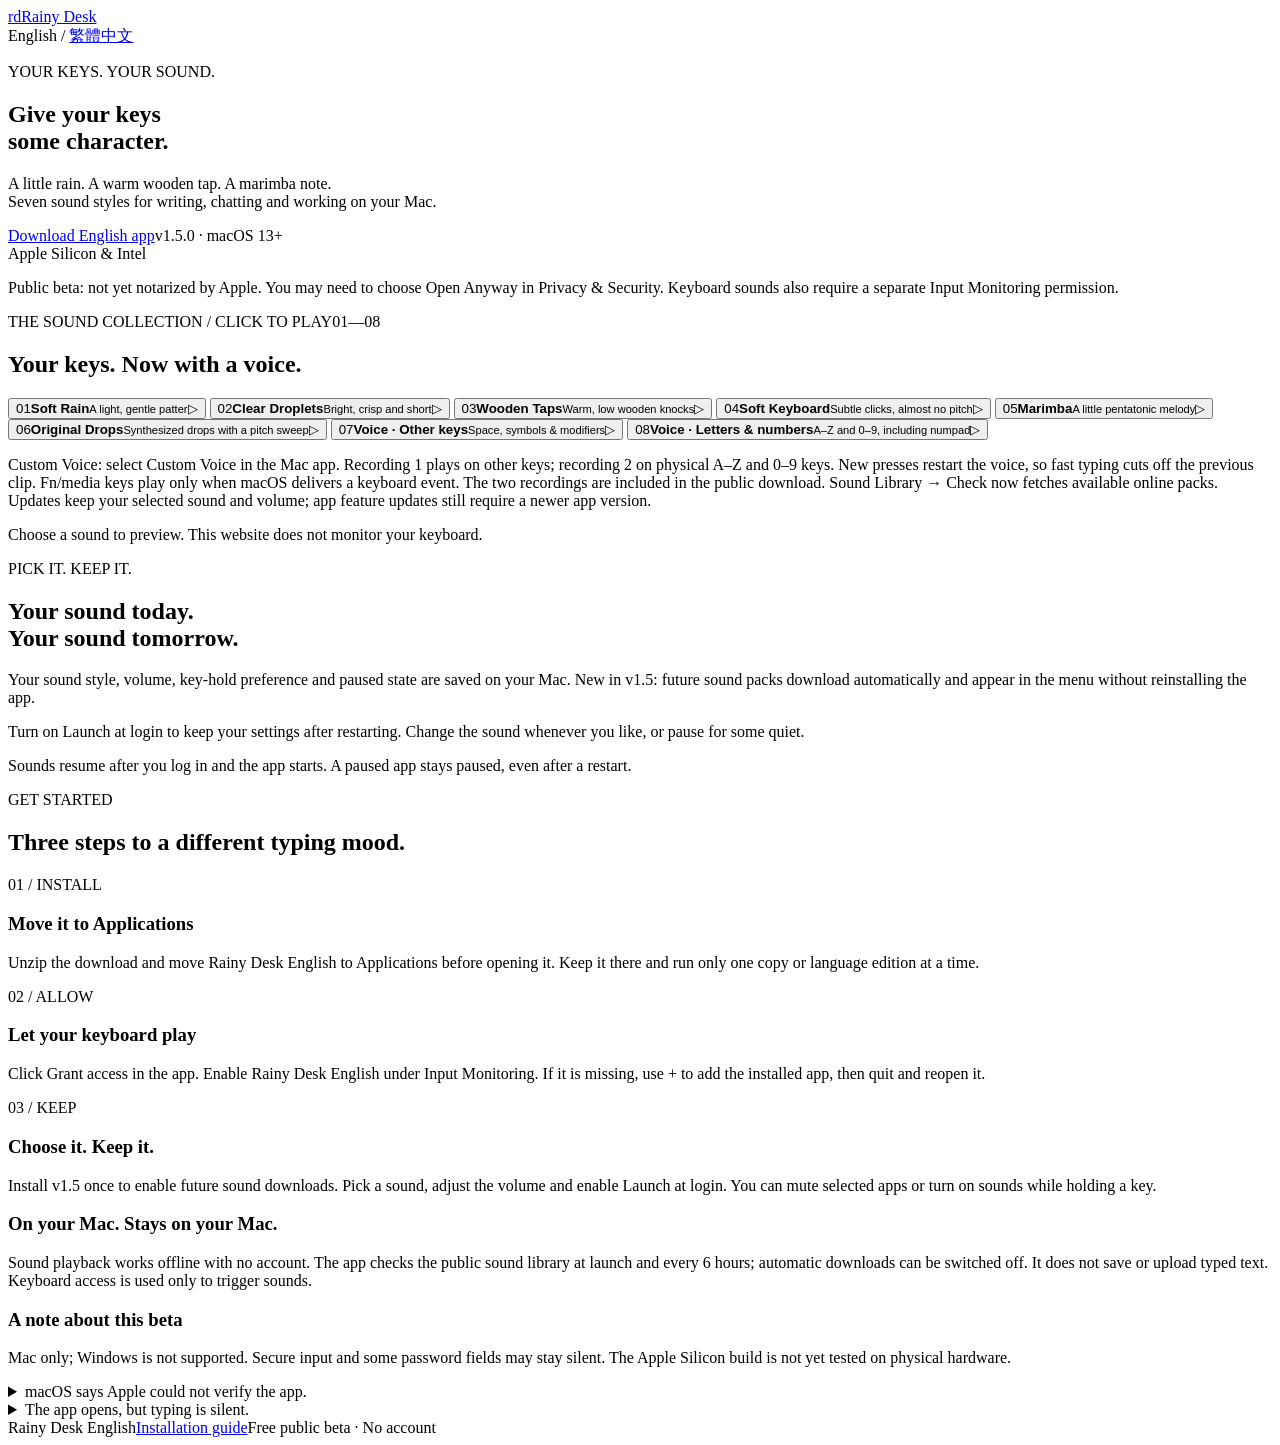
==== website/en/index.html @ 59878afd "Publish Rainy Desk 1.5 with automatic sound library downloads, bilingual apps and installers" ====
<!doctype html><html lang="en"><head><meta charset="utf-8"><meta name="viewport" content="width=device-width,initial-scale=1"><title>Rainy Desk English · Give your keyboard a sound</title><meta name="description" content="Download Rainy Desk English for Mac. Seven offline keyboard sound styles, saved settings and launch at login. Free public beta for Intel and Apple Silicon."><link rel="icon" type="image/svg+xml" href="data:image/svg+xml,%3Csvg%20xmlns%3D%27http%3A%2F%2Fwww.w3.org%2F2000%2Fsvg%27%20viewBox%3D%270%200%2032%2032%27%3E%3Crect%20width%3D%2732%27%20height%3D%2732%27%20rx%3D%2716%27%20fill%3D%27%232649ee%27%2F%3E%3Ctext%20x%3D%2716%27%20y%3D%2721%27%20text-anchor%3D%27middle%27%20font-family%3D%27Arial%2Csans-serif%27%20font-size%3D%2716%27%20font-weight%3D%27bold%27%20fill%3D%27%23f4ee49%27%3Erd%3C%2Ftext%3E%3C%2Fsvg%3E"><link rel="stylesheet" href="/style.css?v=4"></head><body>
<header><a class="brand" href="/en/"><span class="brand-mark" aria-hidden="true">rd</span><span>Rainy Desk</span></a><nav aria-label="Language"><span aria-current="page">English</span><span aria-hidden="true"> / </span><a href="/" lang="zh-Hant">繁體中文</a></nav></header>
<main><section class="intro"><div><p class="eyebrow">YOUR KEYS. YOUR SOUND.</p><h1>Give your keys<br><span class="accent">some character.</span></h1><p class="lead">A little rain. A warm wooden tap. A marimba note.<br>Seven sound styles for writing, chatting and working on your Mac.</p><div class="download"><a class="primary" href="/downloads/RainyDesk-English-1.5.0-macOS.zip" download>Download English app</a><span>v1.5.0 · macOS 13+<br>Apple Silicon &amp; Intel</span></div><p class="notice">Public beta: not yet notarized by Apple. You may need to choose Open Anyway in Privacy &amp; Security. Keyboard sounds also require a separate Input Monitoring permission.</p></div><aside class="soundboard" aria-labelledby="sound-title"><div class="board-top"><span>THE SOUND COLLECTION / CLICK TO PLAY</span><span>01—08</span></div><h2 id="sound-title">Your keys. Now with a voice.</h2><div class="sounds">
<button data-sound="rain" aria-pressed="false"><span class="number">01</span><span><strong>Soft Rain</strong><small>A light, gentle patter</small></span><span class="play">▷</span></button>
<button data-sound="pebble" aria-pressed="false"><span class="number">02</span><span><strong>Clear Droplets</strong><small>Bright, crisp and short</small></span><span class="play">▷</span></button>
<button data-sound="wood" aria-pressed="false"><span class="number">03</span><span><strong>Wooden Taps</strong><small>Warm, low wooden knocks</small></span><span class="play">▷</span></button>
<button data-sound="keyboard" aria-pressed="false"><span class="number">04</span><span><strong>Soft Keyboard</strong><small>Subtle clicks, almost no pitch</small></span><span class="play">▷</span></button>
<button data-sound="marimba" aria-pressed="false"><span class="number">05</span><span><strong>Marimba</strong><small>A little pentatonic melody</small></span><span class="play">▷</span></button>
<button data-sound="original" aria-pressed="false"><span class="number">06</span><span><strong>Original Drops</strong><small>Synthesized drops with a pitch sweep</small></span><span class="play">▷</span></button>
<button data-sound="voice-other" aria-pressed="false"><span class="number">07</span><span><strong>Voice · Other keys</strong><small>Space, symbols & modifiers</small></span><span class="play">▷</span></button>
<button data-sound="voice-letter" aria-pressed="false"><span class="number">08</span><span><strong>Voice · Letters & numbers</strong><small>A–Z and 0–9, including numpad</small></span><span class="play">▷</span></button>
</div><p class="voice-note">Custom Voice: select Custom Voice in the Mac app. Recording 1 plays on other keys; recording 2 on physical A–Z and 0–9 keys. New presses restart the voice, so fast typing cuts off the previous clip. Fn/media keys play only when macOS delivers a keyboard event. The two recordings are included in the public download. Sound Library → Check now fetches available online packs. Updates keep your selected sound and volume; app feature updates still require a newer app version.</p><p id="audio-status" role="status">Choose a sound to preview. This website does not monitor your keyboard.</p></aside></section>
<section class="keep"><span class="eyebrow">PICK IT. KEEP IT.</span><h2>Your sound today.<br>Your sound tomorrow.</h2><div><p>Your sound style, volume, key-hold preference and paused state are saved on your Mac. New in v1.5: future sound packs download automatically and appear in the menu without reinstalling the app.</p><p>Turn on Launch at login to keep your settings after restarting. Change the sound whenever you like, or pause for some quiet.</p><p class="fine">Sounds resume after you log in and the app starts. A paused app stays paused, even after a restart.</p></div></section>
<section class="setup"><p class="eyebrow">GET STARTED</p><h2>Three steps to a different typing mood.</h2><div class="steps"><article><span>01 / INSTALL</span><h3>Move it to Applications</h3><p>Unzip the download and move Rainy Desk English to Applications before opening it. Keep it there and run only one copy or language edition at a time.</p></article><article><span>02 / ALLOW</span><h3>Let your keyboard play</h3><p>Click Grant access in the app. Enable Rainy Desk English under Input Monitoring. If it is missing, use + to add the installed app, then quit and reopen it.</p></article><article><span>03 / KEEP</span><h3>Choose it. Keep it.</h3><p>Install v1.5 once to enable future sound downloads. Pick a sound, adjust the volume and enable Launch at login. You can mute selected apps or turn on sounds while holding a key.</p></article></div></section>
<section class="notes"><div><h3>On your Mac. Stays on your Mac.</h3><p>Sound playback works offline with no account. The app checks the public sound library at launch and every 6 hours; automatic downloads can be switched off. It does not save or upload typed text. Keyboard access is used only to trigger sounds.</p></div><div><h3>A note about this beta</h3><p>Mac only; Windows is not supported. Secure input and some password fields may stay silent. The Apple Silicon build is not yet tested on physical hardware.</p><details><summary>macOS says Apple could not verify the app.</summary><p>Click Done, then open System Settings &gt; Privacy &amp; Security. Scroll to Security and, if you trust this download, click Open Anyway next to Rainy Desk English. Confirm with your password or Touch ID. Do not disable system security protections.</p></details><details><summary>The app opens, but typing is silent.</summary><p>Open Anyway only allows the app to launch. You must also enable Input Monitoring for the installed English app. Try Preview sounds first. If preview works, check Enable keyboard sounds and permission status. After replacing an app, you may need to remove its old permission entry, add the installed copy again, and restart it.</p></details></div></section>
<footer><span>Rainy Desk English</span><a href="/downloads/Quick-Start-English.txt" download>Installation guide</a><span>Free public beta · No account</span></footer></main><script src="/app.js"></script></body></html>
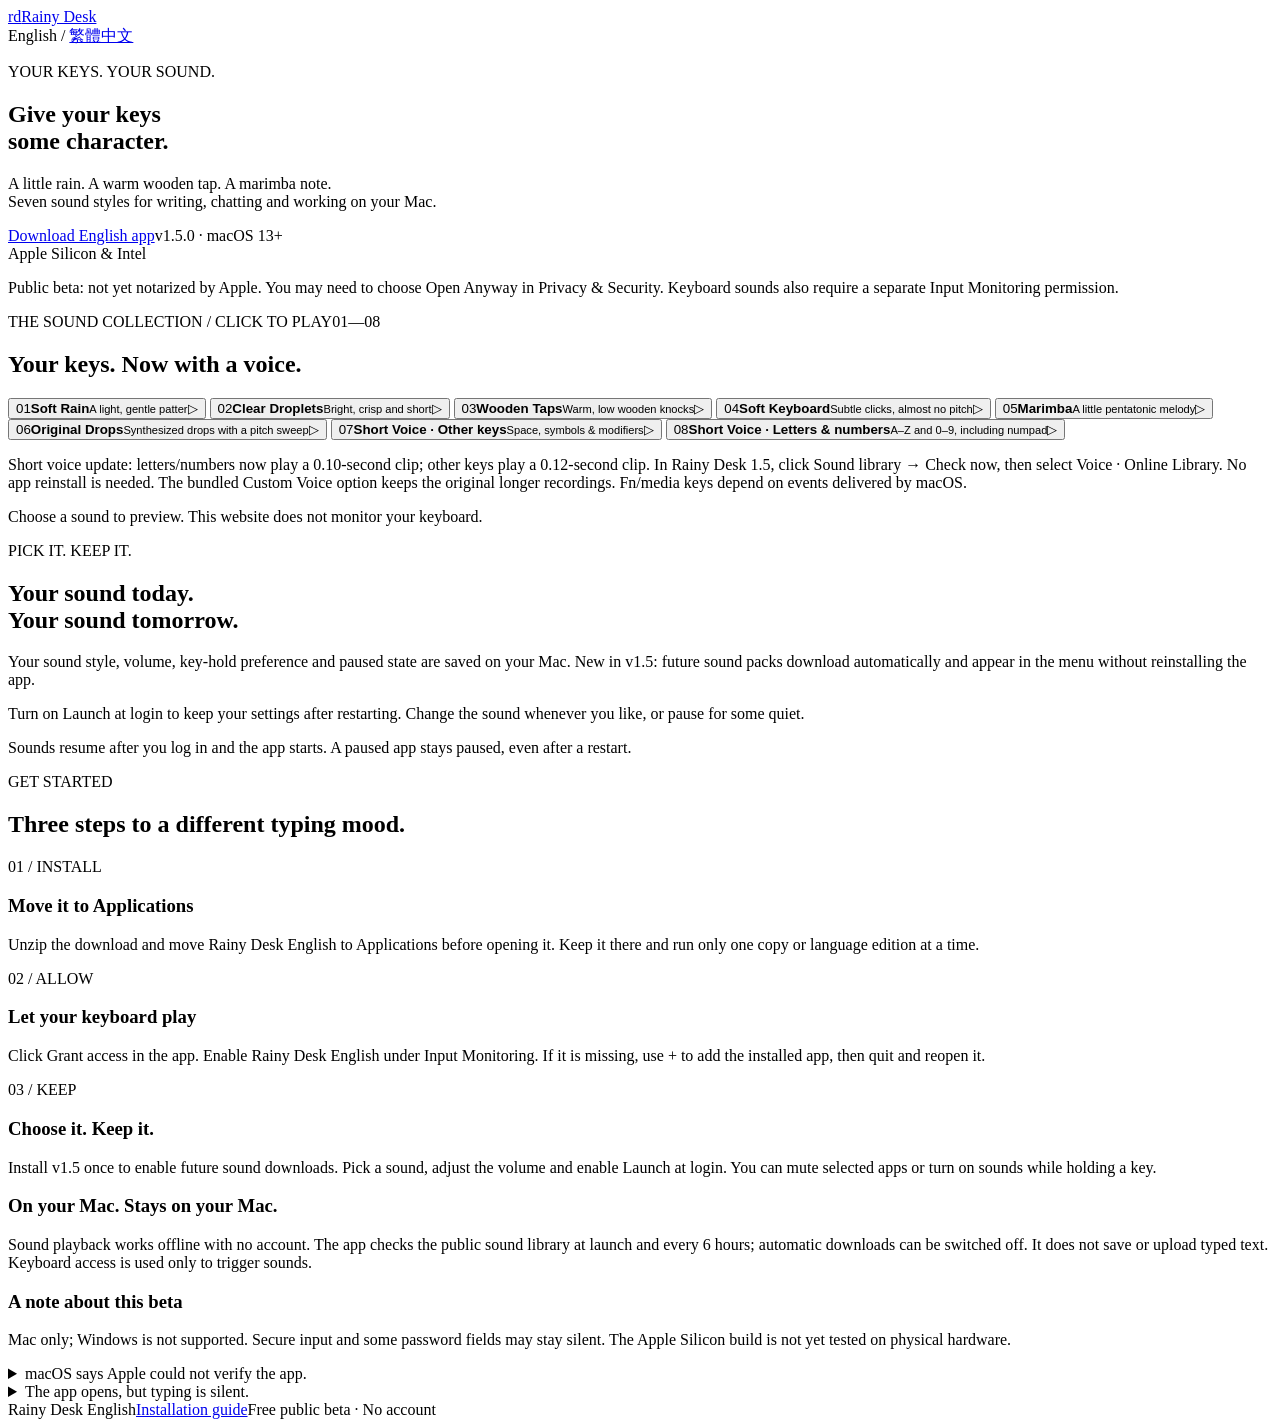
==== commit d899716a: "Shorten online voice pack to 100–120 ms for faster typing" ====
--- a/website/en/index.html
+++ b/website/en/index.html
@@ -7,9 +7,9 @@
 <button data-sound="keyboard" aria-pressed="false"><span class="number">04</span><span><strong>Soft Keyboard</strong><small>Subtle clicks, almost no pitch</small></span><span class="play">▷</span></button>
 <button data-sound="marimba" aria-pressed="false"><span class="number">05</span><span><strong>Marimba</strong><small>A little pentatonic melody</small></span><span class="play">▷</span></button>
 <button data-sound="original" aria-pressed="false"><span class="number">06</span><span><strong>Original Drops</strong><small>Synthesized drops with a pitch sweep</small></span><span class="play">▷</span></button>
-<button data-sound="voice-other" aria-pressed="false"><span class="number">07</span><span><strong>Voice · Other keys</strong><small>Space, symbols & modifiers</small></span><span class="play">▷</span></button>
-<button data-sound="voice-letter" aria-pressed="false"><span class="number">08</span><span><strong>Voice · Letters & numbers</strong><small>A–Z and 0–9, including numpad</small></span><span class="play">▷</span></button>
-</div><p class="voice-note">Custom Voice: select Custom Voice in the Mac app. Recording 1 plays on other keys; recording 2 on physical A–Z and 0–9 keys. New presses restart the voice, so fast typing cuts off the previous clip. Fn/media keys play only when macOS delivers a keyboard event. The two recordings are included in the public download. Sound Library → Check now fetches available online packs. Updates keep your selected sound and volume; app feature updates still require a newer app version.</p><p id="audio-status" role="status">Choose a sound to preview. This website does not monitor your keyboard.</p></aside></section>
+<button data-sound="voice-short-other" aria-pressed="false"><span class="number">07</span><span><strong>Short Voice · Other keys</strong><small>Space, symbols & modifiers</small></span><span class="play">▷</span></button>
+<button data-sound="voice-short-letter" aria-pressed="false"><span class="number">08</span><span><strong>Short Voice · Letters & numbers</strong><small>A–Z and 0–9, including numpad</small></span><span class="play">▷</span></button>
+</div><p class="voice-note">Short voice update: letters/numbers now play a 0.10-second clip; other keys play a 0.12-second clip. In Rainy Desk 1.5, click Sound library → Check now, then select Voice · Online Library. No app reinstall is needed. The bundled Custom Voice option keeps the original longer recordings. Fn/media keys depend on events delivered by macOS.</p><p id="audio-status" role="status">Choose a sound to preview. This website does not monitor your keyboard.</p></aside></section>
 <section class="keep"><span class="eyebrow">PICK IT. KEEP IT.</span><h2>Your sound today.<br>Your sound tomorrow.</h2><div><p>Your sound style, volume, key-hold preference and paused state are saved on your Mac. New in v1.5: future sound packs download automatically and appear in the menu without reinstalling the app.</p><p>Turn on Launch at login to keep your settings after restarting. Change the sound whenever you like, or pause for some quiet.</p><p class="fine">Sounds resume after you log in and the app starts. A paused app stays paused, even after a restart.</p></div></section>
 <section class="setup"><p class="eyebrow">GET STARTED</p><h2>Three steps to a different typing mood.</h2><div class="steps"><article><span>01 / INSTALL</span><h3>Move it to Applications</h3><p>Unzip the download and move Rainy Desk English to Applications before opening it. Keep it there and run only one copy or language edition at a time.</p></article><article><span>02 / ALLOW</span><h3>Let your keyboard play</h3><p>Click Grant access in the app. Enable Rainy Desk English under Input Monitoring. If it is missing, use + to add the installed app, then quit and reopen it.</p></article><article><span>03 / KEEP</span><h3>Choose it. Keep it.</h3><p>Install v1.5 once to enable future sound downloads. Pick a sound, adjust the volume and enable Launch at login. You can mute selected apps or turn on sounds while holding a key.</p></article></div></section>
 <section class="notes"><div><h3>On your Mac. Stays on your Mac.</h3><p>Sound playback works offline with no account. The app checks the public sound library at launch and every 6 hours; automatic downloads can be switched off. It does not save or upload typed text. Keyboard access is used only to trigger sounds.</p></div><div><h3>A note about this beta</h3><p>Mac only; Windows is not supported. Secure input and some password fields may stay silent. The Apple Silicon build is not yet tested on physical hardware.</p><details><summary>macOS says Apple could not verify the app.</summary><p>Click Done, then open System Settings &gt; Privacy &amp; Security. Scroll to Security and, if you trust this download, click Open Anyway next to Rainy Desk English. Confirm with your password or Touch ID. Do not disable system security protections.</p></details><details><summary>The app opens, but typing is silent.</summary><p>Open Anyway only allows the app to launch. You must also enable Input Monitoring for the installed English app. Try Preview sounds first. If preview works, check Enable keyboard sounds and permission status. After replacing an app, you may need to remove its old permission entry, add the installed copy again, and restart it.</p></details></div></section>
